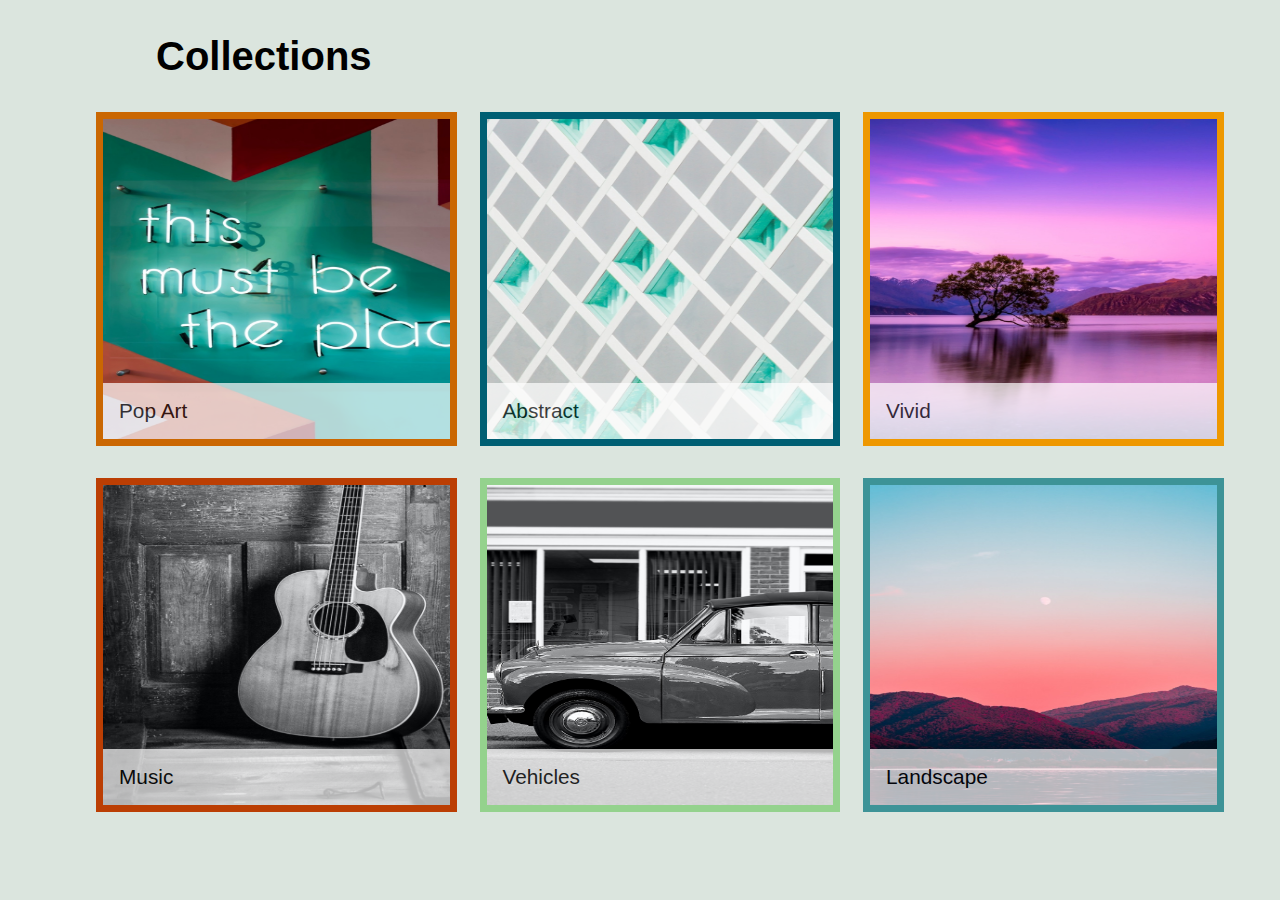
==== 3-flexbox exercises/index.html @ 2c5f8f08 "flexbox exercise part 1 done" ====
<!DOCTYPE html>
<html lang="en">

<head>
    <meta charset="UTF-8" />
    <meta http-equiv="X-UA-Compatible" content="IE=edge" />
    <meta name="viewport" content="width=device-width, initial-scale=1.0" />
    <title>Collections</title>
    <link href="css/normalize.css" rel="stylesheet" />
    <link href="css/style.css" rel="stylesheet" />
</head>

<body>
    <section id="collections">
        <h2>Collections</h2>
        <ul class="row">
            <li>
                <figure>
                    <img src="img/pop-art.jpg" alt="Pop Art: This must be the place" />
                    <figcaption><a href="#">Pop Art</a></figcaption>
                </figure>
            </li>
            <li>
                <figure>
                    <img src="img/abstract.jpg" alt="Abstract: grey and green squares." />
                    <figcaption><a href="#">Abstract</a></figcaption>
                </figure>
            </li>
            <li>
                <figure>
                    <img src="img/vivid.jpg" alt="Tree on island in lake with purple sunrise." />
                    <figcaption><a href="#">Vivid</a></figcaption>
                </figure>
            </li>
            <li>
                <figure>
                    <img src="img/music.jpg" alt="Music: guitar leaning against wall." />
                    <figcaption><a href="#">Music</a></figcaption>
                </figure>
            </li>
            <li>
                <figure>
                    <img src="img/vehicles.jpg" alt="Vehicles: 1930's car on street." />
                    <figcaption><a href="#">Vehicles</a></figcaption>
                </figure>
            </li>
            <li>
                <figure>
                    <img src="img/landscape.jpg" alt="Landscape: moonrise over tree-covered mountains." />
                    <figcaption><a href="#">Landscape</a></figcaption>
                </figure>
            </li>
        </ul>
    </section>
</body>

</html>
---- 3-flexbox exercises/css/style.css ----
/* colors - see style guide for docs. 
Clearly there is more you could place in variables, up to you if you want to use them. My answer does not go beyond colors to keep the code easier to read. */

:root {
  --color1: #001219;
  --color2: #005f73;
  --color3: #3d9397;
  --color4: #94d28d;
  --color5: #e9d8a6;
  --color6: #ee9800;
  --color7: #ca6702;
  --color8: #bb3e03;
  --color9: #ae2012;
  --color10: #9b2226;
}

/* generic site styles */

html {
  box-sizing: border-box;
}

*,
*::before,
*::after {
  box-sizing: inherit;
}

body {
  font-family: "Segoe UI", Tahoma, Geneva, Verdana, sans-serif;
  background-color: #dbe5de;
  padding: 0;
  margin: 0;
}

section {
  max-width: 1200px;
  margin: 0 auto;
  padding: 0 1rem;
}

section h2 {
  font-size: 2.5rem;
  font-weight: 800;
  padding-left: 100px;
}

#collections .row {
  display: flex;
  flex-flow: row wrap;
  gap: 2%;
  list-style: none;
}

#collections .row li {
  flex-basis: 100%;
  margin-bottom: 2rem;
  border-width: 7px;
  border-style: solid;
}

#collections .row li:nth-of-type(1) {
  border-color: var(--color7);
}
#collections .row li:nth-of-type(2) {
  border-color: var(--color2);
}
#collections .row li:nth-of-type(3) {
  border-color: var(--color6);
}
#collections .row li:nth-of-type(4) {
  border-color: var(--color8);
}
#collections .row li:nth-of-type(5) {
  border-color: var(--color4);
}
#collections .row li:nth-of-type(6) {
  border-color: var(--color3);
}

#collections .row li figure {
  margin: 0;
  height: 20rem;
  position: relative;
}

#collections .row li img {
  width: 100%;
  height: 100%;
}

#collections .row li figure figcaption {
  position: absolute;
  bottom: 0;
  background-color: #fff;
  padding: 1rem;
  opacity: 0.7;
  width: 100%;
}

#collections .row li figure figcaption a {
  color: #000;
  text-decoration: none;
  font-size: 1.3rem;
  font-weight: 500;
}

/* Initial mobile layout: a series of images stacked on top of each other with the figure caption over the image. */

/* At this breakpoint, transition to 2 figures per line */

@media (min-width: 550px) {
  #collections .row li {
    flex-basis: 49%;
  }
}

/* At this breakpoint, transition to 3 figures per line */

@media (min-width: 800px) {
  #collections .row li {
    flex-basis: 32%;
  }
}
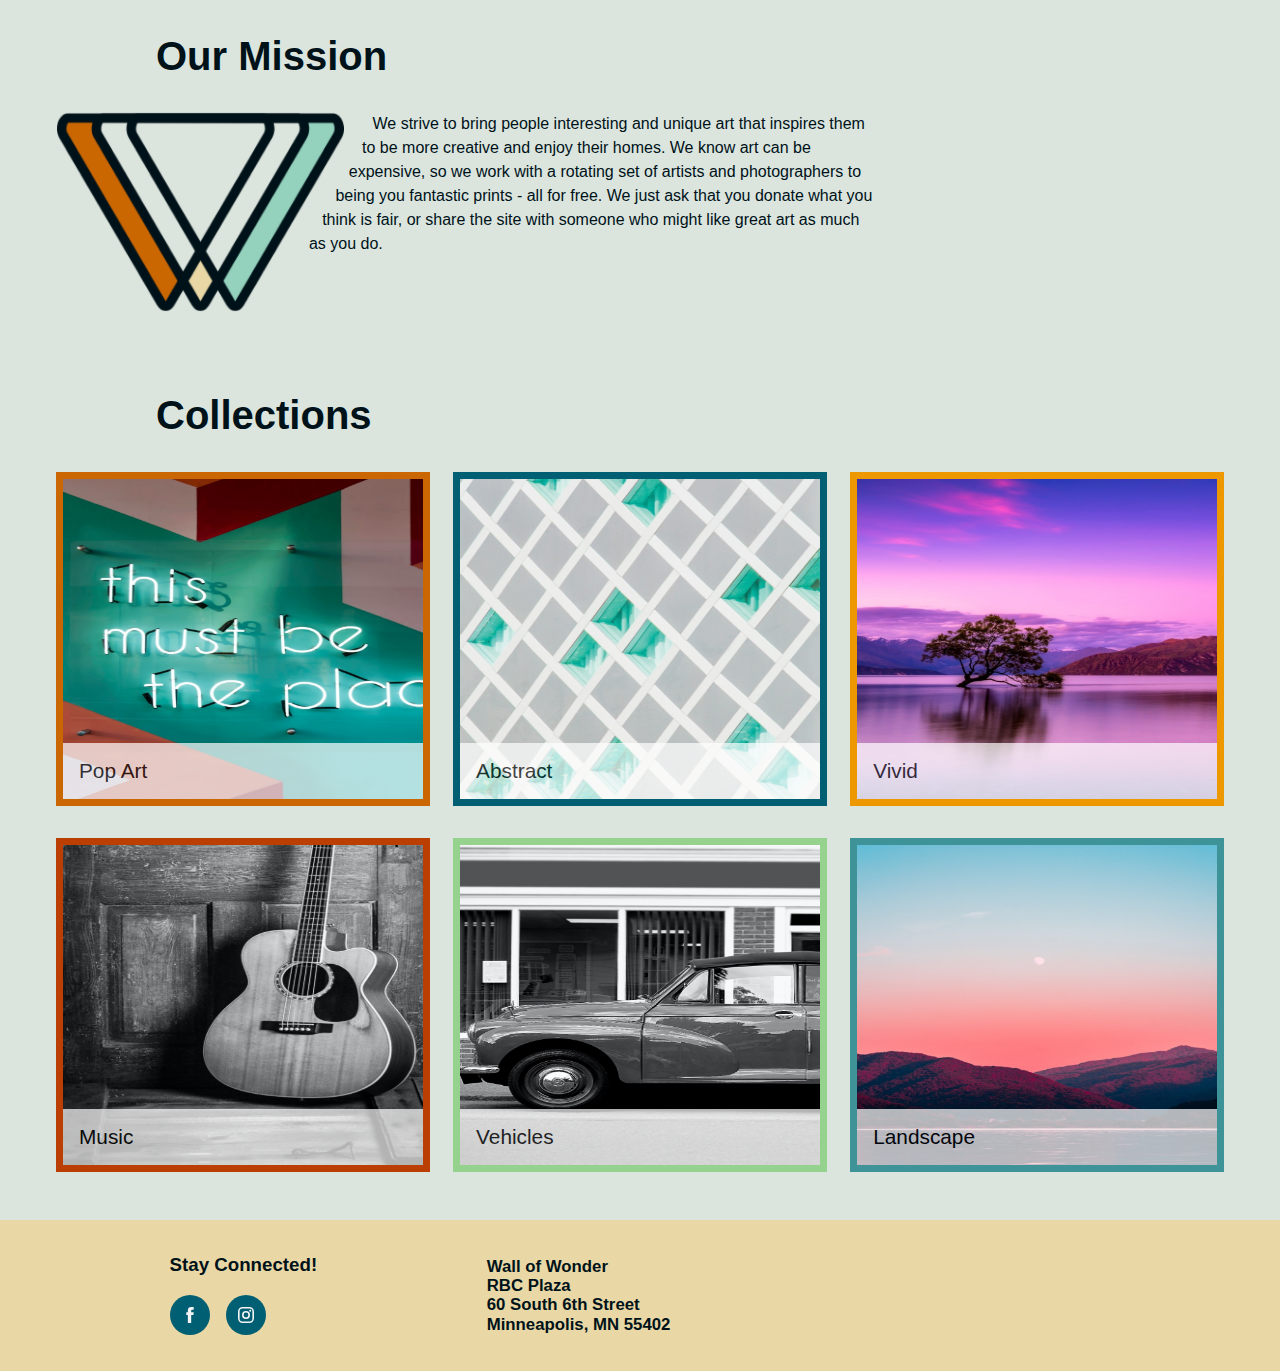
==== commit 3d10973d: "excersises done" ====
--- a/3-flexbox exercises/index.html
+++ b/3-flexbox exercises/index.html
@@ -11,6 +11,18 @@
 </head>
 
 <body>
+    <section id="mission">
+        <h2>Our Mission</h2>
+        <div class="content">
+            <img src="img/logo2.png" alt="Company logo" class="mission-img"/>
+            <p>We strive to bring people interesting and unique art that inspires them to be more creative and enjoy their homes. We
+                know art can be expensive, so we work with a rotating set of artists and photographers to being you fantastic prints
+                -
+                all for free. We just ask that you donate what you think is fair, or share the site with someone who might like
+                great
+                art as much as you do.</p>
+        </div>
+    </section>
     <section id="collections">
         <h2>Collections</h2>
         <ul class="row">
@@ -52,6 +64,29 @@
             </li>
         </ul>
     </section>
+    <footer>
+        <div class="social">
+            <div class="social-content">
+            <h3>Stay Connected!</h3>
+            <ul>
+                <li>
+                    <a href="https://www.facebook.com" target="_blank"><img src="img/facebook-icon.svg"
+                            alt="Visit us at Facebook." /></a>
+                </li>
+                <li>
+                    <a href="https://www.instagram.com" target="_blank"><img src="img/instagram-icon.svg"
+                            alt="Visit us on Instagram." /></a>
+                </li>
+            </ul>
+            </div>
+        </div>
+        <address>
+            Wall of Wonder <br />
+            RBC Plaza<br />
+            60 South 6th Street<br />
+            Minneapolis, MN 55402
+        </address>
+    </footer>
 </body>
 
 </html>--- a/3-flexbox exercises/css/style.css
+++ b/3-flexbox exercises/css/style.css
@@ -31,6 +31,7 @@
   background-color: #dbe5de;
   padding: 0;
   margin: 0;
+  color: var(--color1);
 }
 
 section {
@@ -42,7 +43,21 @@
 section h2 {
   font-size: 2.5rem;
   font-weight: 800;
-  padding-left: 100px;
+}
+
+#mission {
+  margin-bottom: 4rem;
+}
+
+#mission .content .mission-img {
+  height: 100px;
+  margin-bottom: 1rem;
+}
+
+#mission .content p {
+  margin: 0;
+  font-weight: 500;
+  line-height: 1.5;
 }
 
 #collections .row {
@@ -50,6 +65,7 @@
   flex-flow: row wrap;
   gap: 2%;
   list-style: none;
+  padding-left: 0;
 }
 
 #collections .row li {
@@ -105,6 +121,38 @@
   font-weight: 500;
 }
 
+footer {
+  background-color: var(--color5);
+  padding: 1rem 3rem;
+  display: flex;
+  font-weight: 700;
+  flex-flow: column wrap;
+}
+
+footer .social {
+  flex-basis: 100%;
+  display: flex;
+  flex-flow: column wrap;
+  margin-bottom: 1rem;
+}
+
+footer .social h3 {
+  font-weight: 800;
+}
+
+footer .social ul {
+  display: flex;
+  gap: 1rem;
+  list-style: none;
+  padding-left: 0;
+}
+
+footer address {
+  flex-basis: 100%;
+  font-size: 1.05rem;
+  font-style: normal;
+}
+
 /* Initial mobile layout: a series of images stacked on top of each other with the figure caption over the image. */
 
 /* At this breakpoint, transition to 2 figures per line */
@@ -113,12 +161,55 @@
   #collections .row li {
     flex-basis: 49%;
   }
+
+  #mission .content .mission-img {
+    height: 200px;
+    float: left;
+    shape-outside: polygon(
+      35.84% 94.87%,
+      34.64% 87.05%,
+      51.64% 4.06%,
+      55.1% 2.38%
+    );
+  }
+
+  footer {
+    flex-flow: row wrap;
+    align-items: center;
+  }
+
+  footer .social {
+    flex-basis: 50%;
+    margin-bottom: 0;
+  }
+
+  footer address {
+    flex-basis: 50%;
+  }
 }
 
 /* At this breakpoint, transition to 3 figures per line */
 
 @media (min-width: 800px) {
+  section h2 {
+    padding-left: 100px;
+  }
   #collections .row li {
     flex-basis: 32%;
   }
-}
+  #mission .content {
+    overflow: auto;
+  }
+  #mission .content p {
+    width: 70%;
+  }
+  footer .social {
+    flex-basis: 33%;
+    align-items: center;
+  }
+
+  footer address {
+    flex-basis: 66%;
+    padding-left: 3rem;
+  }
+}
